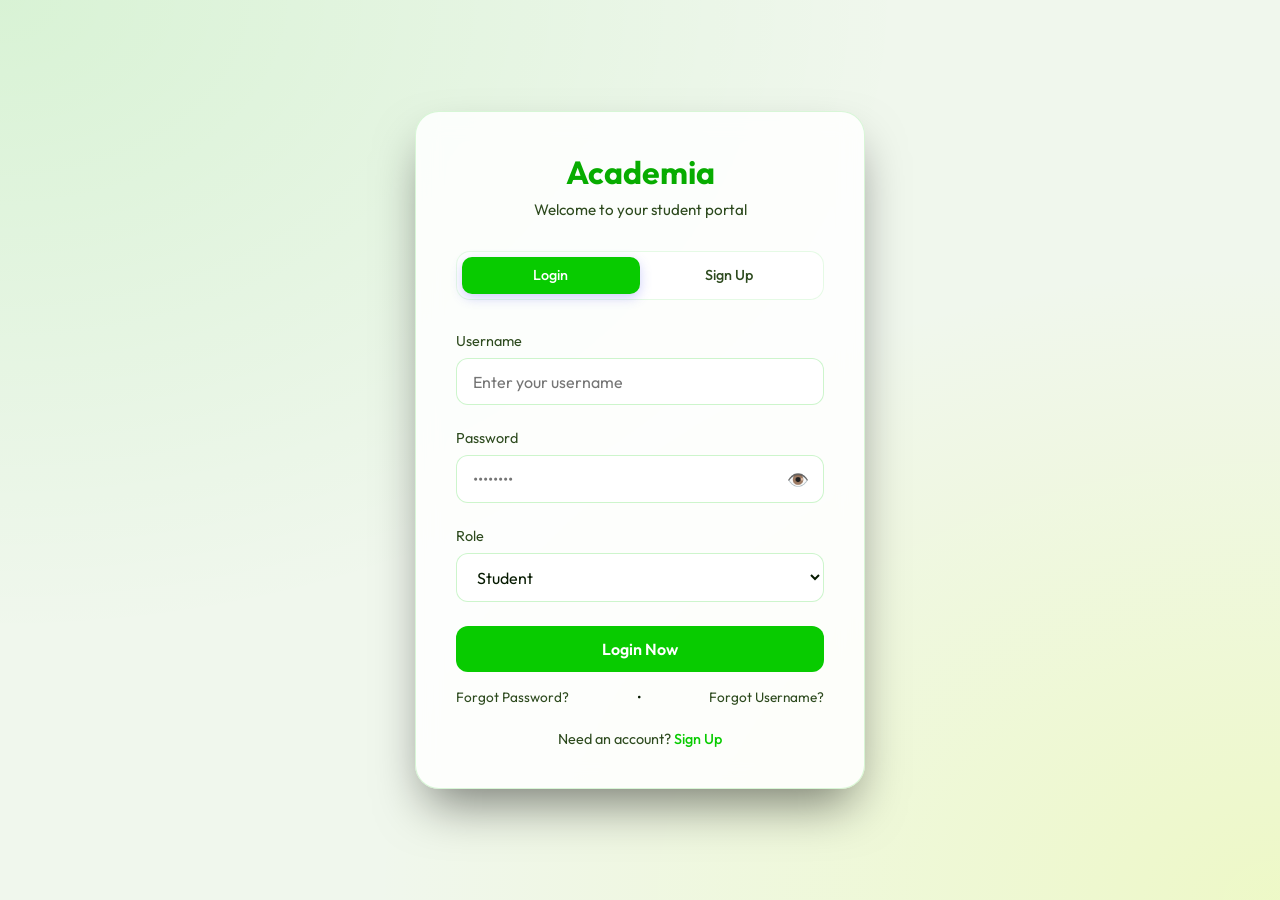
==== frontend/index.html @ dbc2558b "Enhance student portal security and UX: Add user_id auth, fix UI layouts, and tighten login controls" ====
<!DOCTYPE html>
<html lang="en">

<head>
    <meta charset="UTF-8">
    <meta name="viewport" content="width=device-width, initial-scale=1.0">
    <title>Academia | Student Portal</title>
    <link rel="preconnect" href="https://fonts.googleapis.com">
    <link rel="preconnect" href="https://fonts.gstatic.com" crossorigin>
    <link href="https://fonts.googleapis.com/css2?family=Outfit:wght@300;400;500;600;700&display=swap" rel="stylesheet">
    <link rel="stylesheet" href="style.css">
</head>

<body>
    <div class="glass-card animate-fade" id="authContainer">
        <h1 class="title">Academia</h1>
        <p class="subtitle" id="authSubtitle">Welcome to your student portal</p>

        <div class="tabs" id="authTabs">
            <div class="tab active" onclick="showLogin()">Login</div>
            <div class="tab" onclick="showSignup()">Sign Up</div>
        </div>

        <!-- Login Form -->
        <form id="loginForm">
            <div class="form-group">
                <label for="loginUsername">Username</label>
                <input type="text" id="loginUsername" placeholder="Enter your username" required>
            </div>
            <div class="form-group password-wrapper">
                <label for="loginPassword">Password</label>
                <div class="input-container">
                    <input type="password" id="loginPassword" placeholder="••••••••" required>
                    <span class="password-toggle" onclick="togglePassword('loginPassword')">👁️</span>
                </div>
            </div>
            <div class="form-group">
                <label for="loginRole">Role</label>
                <select id="loginRole">
                    <option value="student">Student</option>
                    <option value="faculty">Faculty</option>
                </select>
            </div>
            <button type="submit" class="btn btn-primary">Login Now</button>
            <div class="recovery-links">
                <a href="#" onclick="showRecovery('password')">Forgot Password?</a>
                <span>•</span>
                <a href="#" onclick="showRecovery('username')">Forgot Username?</a>
            </div>
        </form>

        <!-- Signup Form (Hidden by default) -->
        <form id="signupForm" class="hidden">
            <div class="form-group">
                <label for="signupUsername">Username</label>
                <input type="text" id="signupUsername" placeholder="Choose a username" required>
            </div>
            <div class="form-group">
                <label for="signupEmail">Email</label>
                <input type="email" id="signupEmail" placeholder="your email address" required>
            </div>
            <div class="form-group password-wrapper">
                <label for="signupPassword">Password</label>
                <div class="input-container">
                    <input type="password" id="signupPassword" placeholder="Create a password" required>
                    <span class="password-toggle" onclick="togglePassword('signupPassword')">👁️</span>
                </div>
            </div>
            <div class="form-group password-wrapper">
                <label for="signupConfirm">Confirm Password</label>
                <div class="input-container">
                    <input type="password" id="signupConfirm" placeholder="Repeat your password" required>
                    <span class="password-toggle" onclick="togglePassword('signupConfirm')">👁️</span>
                </div>
            </div>
            <div class="form-group">
                <label for="signupRole">Role</label>
                <select id="signupRole">
                    <option value="student">Student</option>
                    <option value="faculty">Faculty</option>
                </select>
            </div>
            <button type="submit" class="btn btn-primary">Create Account</button>
        </form>

        <!-- Recovery Form (Hidden by default) -->
        <div id="recoveryForm" class="hidden">
            <div id="recoveryStep1">
                <p class="recovery-desc" id="recoveryText">Enter your registered email to receive an OTP.</p>
                <div class="form-group">
                    <label for="recoveryEmail">Email</label>
                    <input type="email" id="recoveryEmail" placeholder="Enter your email" required>
                </div>
                <button type="button" class="btn btn-primary" id="btnSendOTP" onclick="handleSendOTP()">Send
                    OTP</button>
                <button type="button" class="btn btn-outline" onclick="showLogin()"
                    style="width: 100%; border: none; background: none; color: var(--text-dim); margin-top: 10px;">Back
                    to Login</button>
            </div>

            <div id="recoveryStep2" class="hidden">
                <p class="recovery-desc">Enter the 6-digit OTP sent to your email.</p>
                <div class="form-group">
                    <label for="recoveryOTP">OTP</label>
                    <input type="text" id="recoveryOTP" placeholder="123456" maxlength="6" required>
                </div>
                <button type="button" class="btn btn-primary" id="btnVerifyOTP" onclick="handleVerifyOTP()">Verify
                    OTP</button>
                <p id="otpTimer" class="timer">Expires in <span id="timeLeft">05:00</span></p>
            </div>

            <div id="recoveryStep3" class="hidden">
                <!-- For Password Reset -->
                <div id="resetPasswordGroup" class="hidden">
                    <div class="form-group">
                        <label for="newPassword">New Password</label>
                        <input type="password" id="newPassword" placeholder="Enter new password" required>
                    </div>
                    <div class="form-group">
                        <label for="confirmNewPassword">Confirm New Password</label>
                        <input type="password" id="confirmNewPassword" placeholder="Repeat new password" required>
                    </div>
                    <button type="button" class="btn btn-primary" onclick="handleResetPassword()">Reset
                        Password</button>
                </div>
                <!-- For Username Retrieval -->
                <div id="retrieveUsernameGroup" class="hidden">
                    <div class="username-display">
                        <p>Your username is:</p>
                        <h2 id="displayUsername">*******</h2>
                    </div>
                    <button type="button" class="btn btn-primary" onclick="showLogin()">Back to Login</button>
                </div>
            </div>
        </div>

        <div class="footer-link">
            <p id="authToggleText">Need an account? <a href="#" onclick="showSignup()">Sign Up</a></p>
        </div>
    </div>

    <script src="auth.js"></script>
</body>

</html>
---- frontend/style.css ----
:root {
    --primary: #08CB00;
    --primary-hover: #07ac00;
    --secondary: #AEEA94;
    --accent: #E4FF30;
    --bg-dark: #f0f7ed;
    --bg-card: rgba(255, 255, 255, 0.85);
    --text-main: #061a00;
    --text-dim: #2d4a1e;
    --glass-border: rgba(8, 203, 0, 0.15);
    --glass-grad: linear-gradient(135deg, rgba(255, 255, 255, 0.4), rgba(174, 234, 148, 0.1));
    --accent-glow: rgba(8, 203, 0, 0.1);
}

* {
    margin: 0;
    padding: 0;
    box-sizing: border-box;
    font-family: 'Outfit', 'Inter', sans-serif;
}

body {
    background-color: var(--bg-dark);
    background-image:
        radial-gradient(at 0% 0%, rgba(8, 203, 0, 0.1) 0px, transparent 50%),
        radial-gradient(at 100% 100%, rgba(228, 255, 48, 0.2) 0px, transparent 50%);
    color: var(--text-main);
    min-height: 100vh;
    display: flex;
    justify-content: center;
    align-items: center;
    overflow-x: hidden;
}

.checkbox-group {
    display: flex;
    align-items: center;
    gap: 10px;
    background: rgba(255, 255, 255, 1);
    padding: 10px 15px;
    border-radius: 12px;
    border: 1px solid rgba(8, 203, 0, 0.1);
}

.glass-card {
    background: var(--bg-card);
    -webkit-backdrop-filter: blur(12px);
    backdrop-filter: blur(12px);
    border: 1px solid var(--glass-border);
    border-radius: 24px;
    padding: 2.5rem;
    box-shadow: 0 25px 50px -12px rgba(0, 0, 0, 0.5);
    width: 100%;
    max-width: 450px;
    transition: transform 0.3s ease, box-shadow 0.3s ease;
}

.glass-card:hover {
    transform: translateY(-5px);
    box-shadow: 0 30px 60px -12px rgba(99, 102, 241, 0.2);
}

.title {
    font-size: 2rem;
    font-weight: 700;
    margin-bottom: 0.5rem;
    text-align: center;
    color: #07ac00; /* Darker primary green for better contrast on white */
}

.subtitle {
    color: var(--text-dim);
    text-align: center;
    margin-bottom: 2rem;
    font-size: 0.95rem;
}

.form-group {
    margin-bottom: 1.5rem;
}

label {
    display: block;
    margin-bottom: 0.5rem;
    font-size: 0.9rem;
    color: var(--text-dim);
}

input,
select {
    width: 100%;
    padding: 0.8rem 1rem;
    background: rgba(255, 255, 255, 1);
    border: 1px solid rgba(8, 203, 0, 0.2);
    border-radius: 12px;
    color: var(--text-main);
    font-size: 1rem;
    outline: none;
    transition: all 0.2s;
}

input:focus,
select:focus {
    border-color: var(--primary);
    box-shadow: 0 0 0 4px rgba(99, 102, 241, 0.2);
}

.input-container {
    position: relative;
    display: flex;
    align-items: center;
}

.password-toggle {
    position: absolute;
    right: 15px;
    cursor: pointer;
    user-select: none;
    font-size: 1.1rem;
    color: var(--text-dim);
    transition: transform 0.2s;
}

.password-toggle:hover {
    transform: scale(1.2);
    color: var(--primary);
}

.btn {
    width: 100%;
    padding: 0.8rem;
    border: none;
    border-radius: 12px;
    font-size: 1rem;
    font-weight: 600;
    cursor: pointer;
    transition: all 0.2s;
    display: flex;
    justify-content: center;
    align-items: center;
    gap: 0.5rem;
}

.btn-primary {
    background: var(--primary);
    color: white;
}

.btn-primary:hover {
    filter: brightness(1.1);
    transform: scale(1.02);
}

.btn-outline {
    background: transparent;
    border: 1px solid var(--primary);
    color: var(--primary);
}

.btn-outline:hover {
    background: rgba(8, 203, 0, 0.05);
}

.header-btn {
    min-width: 100px;
    height: 42px;
    padding: 0 1.5rem;
    display: flex;
    align-items: center;
    justify-content: center;
    margin: 0 !important;
}

.tabs {
    display: flex;
    background: rgba(255, 255, 255, 1);
    padding: 0.3rem;
    border: 1px solid rgba(8, 203, 0, 0.1);
    border-radius: 14px;
    margin-bottom: 2rem;
}

.tab {
    flex: 1;
    text-align: center;
    padding: 0.6rem;
    border-radius: 10px;
    cursor: pointer;
    font-size: 0.9rem;
    font-weight: 500;
    color: var(--text-dim);
    transition: all 0.2s;
}

.tab.active {
    background: var(--primary);
    color: white;
    box-shadow: 0 4px 12px rgba(99, 102, 241, 0.3);
}

.footer-link {
    text-align: center;
    margin-top: 1.5rem;
    font-size: 0.9rem;
    color: var(--text-dim);
}

.footer-link a {
    color: var(--primary);
    text-decoration: none;
    font-weight: 500;
}

.footer-link a:hover {
    text-decoration: underline;
}

/* Dashboard Specific */
.dashboard-container {
    max-width: 1000px;
    width: 90%;
    padding: 2rem;
    margin: 2rem auto;
}

.header {
    display: flex;
    justify-content: space-between;
    align-items: center;
    margin-bottom: 3rem;
}

.user-profile {
    display: flex;
    align-items: center;
    gap: 1rem;
}

.avatar {
    width: 48px;
    height: 48px;
    background: var(--primary);
    border-radius: 50%;
    display: flex;
    justify-content: center;
    align-items: center;
    font-weight: 700;
    font-size: 1.2rem;
}

/* Search Box */
.search-card {
    background: var(--bg-card);
    border: 1px solid var(--glass-border);
    border-radius: 20px;
    padding: 2rem;
    text-align: center;
}

/* Grid Layout for Profile Form */
.profile-grid {
    display: grid;
    grid-template-columns: repeat(auto-fill, minmax(280px, 1fr));
    gap: 1.5rem;
    margin-top: 2rem;
}

.section-title {
    grid-column: 1 / -1;
    margin-top: 2rem;
    padding-bottom: 0.5rem;
    border-bottom: 1px solid var(--glass-border);
    color: var(--primary);
    font-size: 1.2rem;
    font-weight: 600;
}

/* Utility */
.hidden {
    display: none;
}

.text-center {
    text-align: center;
}

@keyframes fadeIn {
    from {
        opacity: 0;
        transform: translateY(10px);
    }

    to {
        opacity: 1;
        transform: translateY(0);
    }
}

.animate-fade {
    animation: fadeIn 0.4s ease forwards;
}

.recovery-links {
    display: flex;
    justify-content: space-between;
    margin-top: 1rem;
    font-size: 0.85rem;
}

.recovery-links a {
    color: var(--text-dim);
    text-decoration: none;
    transition: color 0.2s;
}

.recovery-links a:hover {
    color: var(--primary);
}

.recovery-desc {
    font-size: 0.9rem;
    color: var(--text-dim);
    margin-bottom: 1.5rem;
    text-align: center;
}

.timer {
    text-align: center;
    margin-top: 1rem;
    font-size: 0.85rem;
    color: #ff4d4d;
    font-weight: 500;
}

.username-display {
    background: rgba(8, 203, 0, 0.05);
    padding: 2rem;
    border-radius: 16px;
    text-align: center;
    margin-bottom: 2rem;
    border: 1px dashed var(--primary);
}

.username-display p {
    font-size: 0.9rem;
    color: var(--text-dim);
    margin-bottom: 0.5rem;
}

.username-display h2 {
    color: var(--primary);
    letter-spacing: 2px;
}

/* Faculty Dashboard Filters */
.filter-card {
    background: var(--bg-card);
    border: 1px solid var(--glass-border);
    border-radius: 20px;
    padding: 1.5rem;
    margin-top: 2rem;
    animation: fadeIn 0.4s ease;
}

.filter-grid {
    display: grid;
    grid-template-columns: repeat(auto-fill, minmax(200px, 1fr));
    gap: 1rem;
    align-items: end;
}

.filter-group {
    display: flex;
    flex-direction: column;
    gap: 5px;
}

.filter-group label {
    font-size: 0.8rem;
    margin: 0;
    font-weight: 600;
}

.filter-group input,
.filter-group select {
    padding: 0.6rem;
    font-size: 0.9rem;
}

.checkbox-filters {
    grid-column: 1 / -1;
    display: flex;
    flex-wrap: wrap;
    gap: 1rem;
    margin-top: 1rem;
    padding-top: 1rem;
    border-top: 1px solid var(--glass-border);
}

.filter-checkbox {
    display: flex;
    align-items: center;
    gap: 8px;
    font-size: 0.85rem;
    cursor: pointer;
    font-weight: 600;
    color: var(--text-main);
}

.filter-checkbox input {
    width: auto;
}

.filter-actions {
    grid-column: 1 / -1;
    display: flex;
    justify-content: flex-end;
    gap: 1rem;
    margin-top: 1rem;
}

/* Faculty Table Styles */
.student-list-container {
    background: var(--bg-card);
    border-radius: 20px;
    padding: 2rem;
    margin-top: 2rem;
    border: 1px solid var(--glass-border);
    overflow-x: auto;
}

.student-table {
    width: 100%;
    border-collapse: collapse;
    margin-top: 1rem;
}

.student-table th {
    text-align: left;
    padding: 1rem;
    border-bottom: 2px solid var(--glass-border);
    color: var(--primary);
    font-weight: 600;
}

.student-table td {
    padding: 1rem;
    border-bottom: 1px solid var(--glass-border);
    color: var(--text-main);
}

.student-table tr:hover {
    background: rgba(8, 203, 0, 0.05);
}

.action-link {
    color: var(--primary);
    text-decoration: none;
    font-weight: 500;
    cursor: pointer;
}

.action-link:hover {
    text-decoration: underline;
}
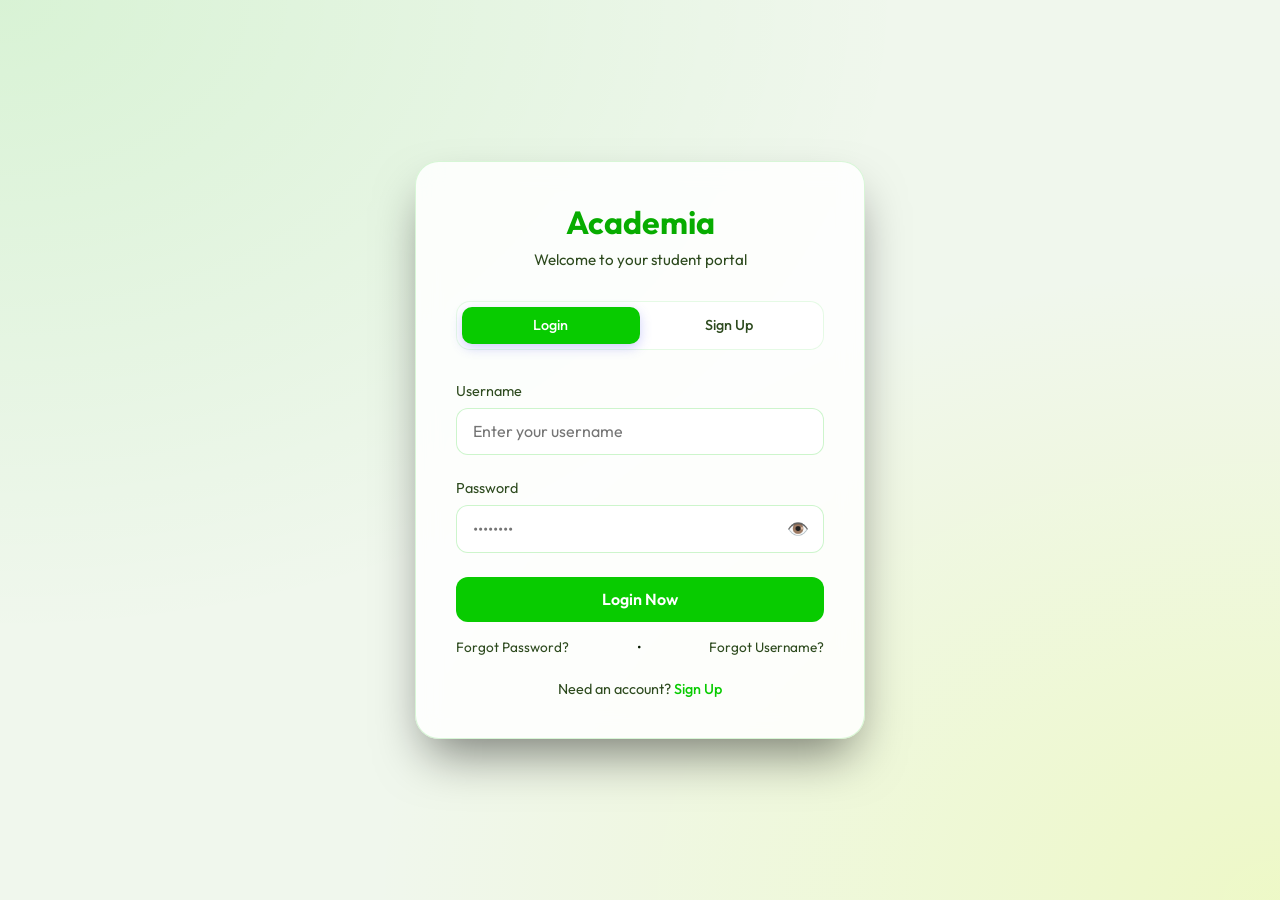
==== commit 4eecb022: "refactor authentication to meet industry standards" ====
--- a/frontend/index.html
+++ b/frontend/index.html
@@ -4,7 +4,7 @@
 <head>
     <meta charset="UTF-8">
     <meta name="viewport" content="width=device-width, initial-scale=1.0">
-    <title>Academia | Student Portal</title>
+    <title>Academia</title>
     <link rel="preconnect" href="https://fonts.googleapis.com">
     <link rel="preconnect" href="https://fonts.gstatic.com" crossorigin>
     <link href="https://fonts.googleapis.com/css2?family=Outfit:wght@300;400;500;600;700&display=swap" rel="stylesheet">
@@ -33,13 +33,6 @@
                     <input type="password" id="loginPassword" placeholder="••••••••" required>
                     <span class="password-toggle" onclick="togglePassword('loginPassword')">👁️</span>
                 </div>
-            </div>
-            <div class="form-group">
-                <label for="loginRole">Role</label>
-                <select id="loginRole">
-                    <option value="student">Student</option>
-                    <option value="faculty">Faculty</option>
-                </select>
             </div>
             <button type="submit" class="btn btn-primary">Login Now</button>
             <div class="recovery-links">
@@ -140,6 +133,8 @@
     </div>
 
     <script src="auth.js"></script>
+    <script defer src="/_vercel/speed-insights/script.js"></script>
+    <script defer src="/_vercel/insights/script.js"></script>
 </body>
 
 </html>
--- a/frontend/style.css
+++ b/frontend/style.css
@@ -462,4 +462,151 @@
 
 .action-link:hover {
     text-decoration: underline;
+}
+
+/* ===== MOBILE RESPONSIVE ===== */
+
+/* Tablets and below */
+@media (max-width: 768px) {
+    body {
+        padding: 1rem;
+        align-items: flex-start;
+    }
+
+    .glass-card {
+        padding: 1.5rem;
+        border-radius: 18px;
+        max-width: 100%;
+        margin: 1rem;
+    }
+
+    .title {
+        font-size: 1.6rem;
+    }
+
+    .subtitle {
+        font-size: 0.85rem;
+        margin-bottom: 1.5rem;
+    }
+
+    .dashboard-container {
+        width: 95%;
+        padding: 1rem;
+        margin: 1rem auto;
+    }
+
+    .header {
+        flex-direction: column;
+        gap: 1rem;
+        align-items: flex-start;
+        margin-bottom: 1.5rem;
+    }
+
+    .header .user-profile {
+        width: 100%;
+    }
+
+    .header-btn {
+        width: 100%;
+        min-width: unset;
+    }
+
+    .search-card {
+        padding: 1.5rem;
+    }
+
+    .profile-grid {
+        grid-template-columns: 1fr;
+        gap: 1rem;
+    }
+
+    .filter-grid {
+        grid-template-columns: 1fr;
+    }
+
+    .filter-actions {
+        flex-direction: column;
+    }
+
+    .filter-actions .btn {
+        width: 100%;
+    }
+
+    .checkbox-filters {
+        flex-direction: column;
+        gap: 0.75rem;
+    }
+
+    .student-list-container {
+        padding: 1rem;
+        border-radius: 14px;
+    }
+
+    .student-table th,
+    .student-table td {
+        padding: 0.6rem 0.4rem;
+        font-size: 0.8rem;
+    }
+
+    .recovery-links {
+        flex-direction: column;
+        gap: 0.5rem;
+        text-align: center;
+    }
+}
+
+/* Small phones */
+@media (max-width: 480px) {
+    body {
+        padding: 0.5rem;
+    }
+
+    .glass-card {
+        padding: 1.2rem;
+        margin: 0.5rem;
+        border-radius: 14px;
+    }
+
+    .title {
+        font-size: 1.4rem;
+    }
+
+    input, select {
+        padding: 0.65rem 0.8rem;
+        font-size: 0.9rem;
+    }
+
+    .btn {
+        padding: 0.7rem;
+        font-size: 0.9rem;
+    }
+
+    .tabs {
+        margin-bottom: 1.5rem;
+    }
+
+    .tab {
+        font-size: 0.8rem;
+        padding: 0.5rem;
+    }
+
+    .dashboard-container {
+        width: 100%;
+        padding: 0.5rem;
+    }
+
+    .search-card {
+        padding: 1rem;
+        border-radius: 14px;
+    }
+
+    .avatar {
+        width: 38px;
+        height: 38px;
+        font-size: 1rem;
+    }
+
+    .section-title {
+        font-size: 1rem;
+    }
 }
